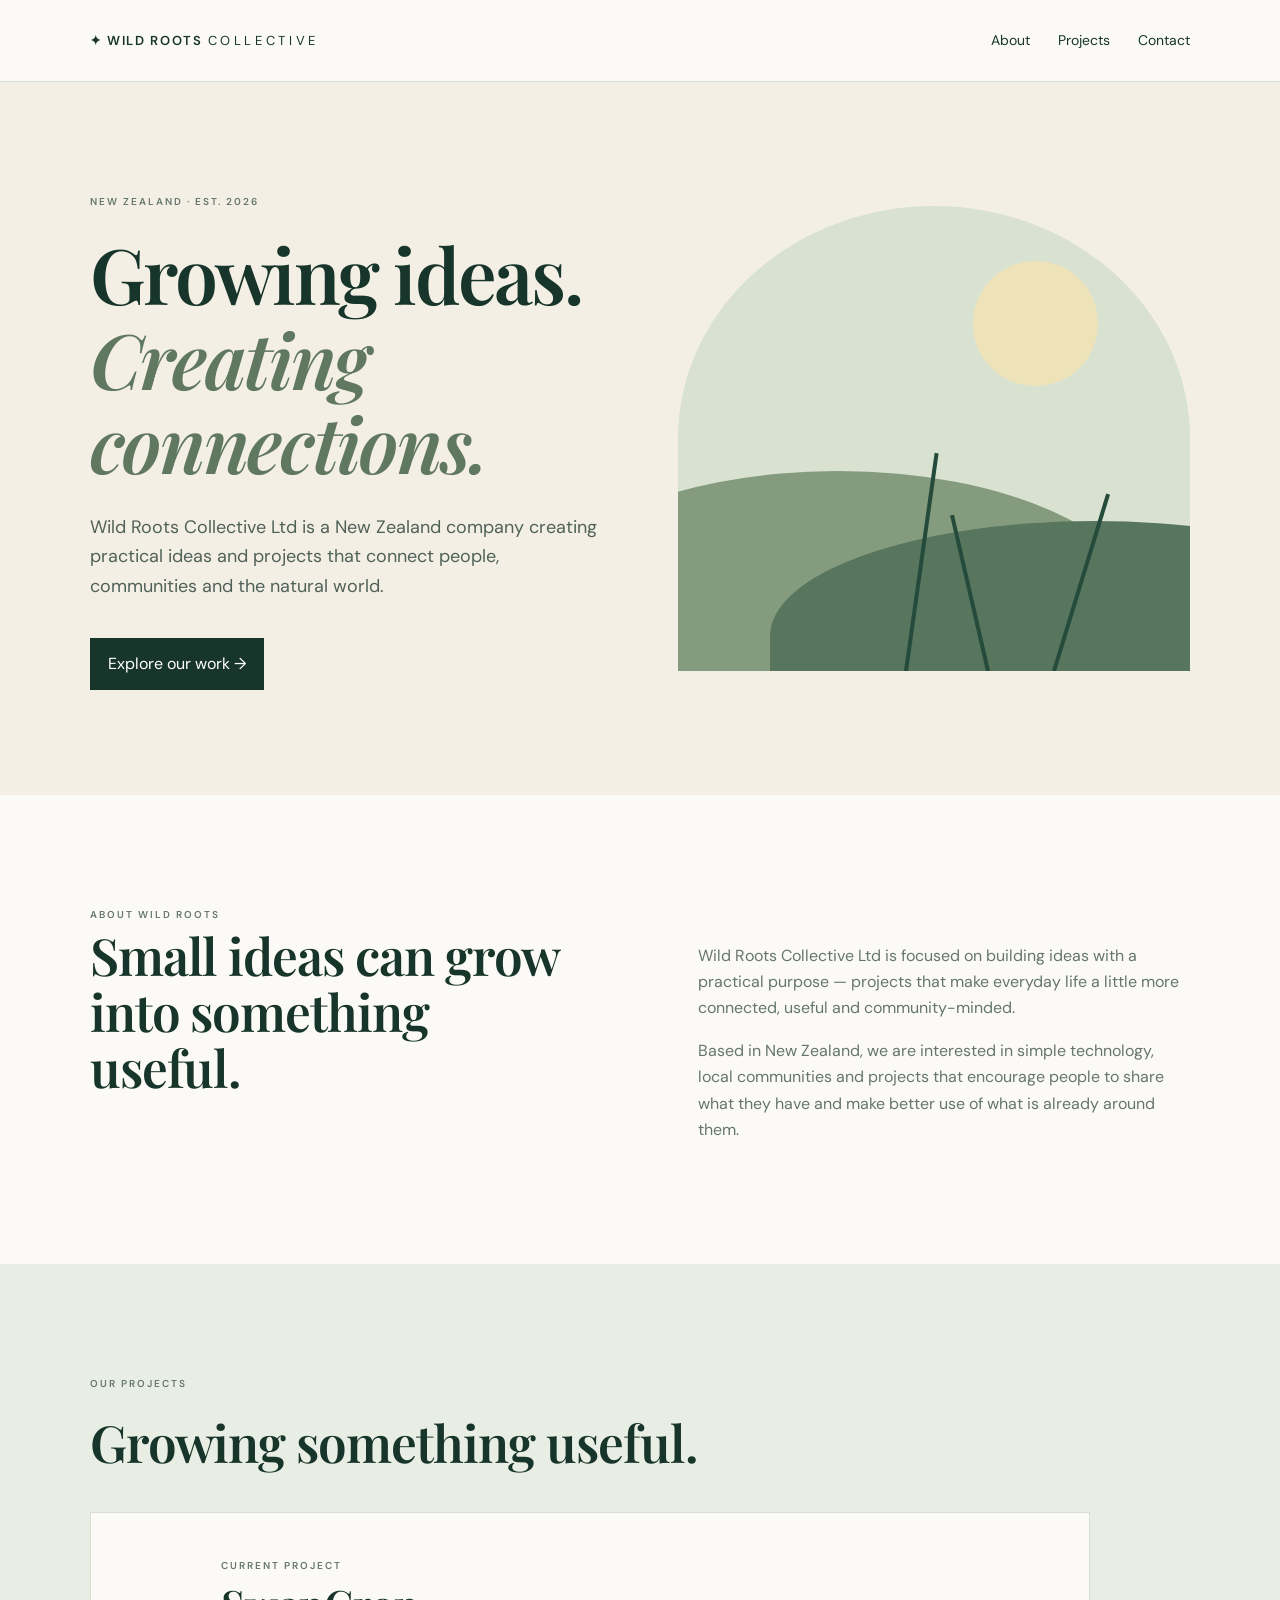
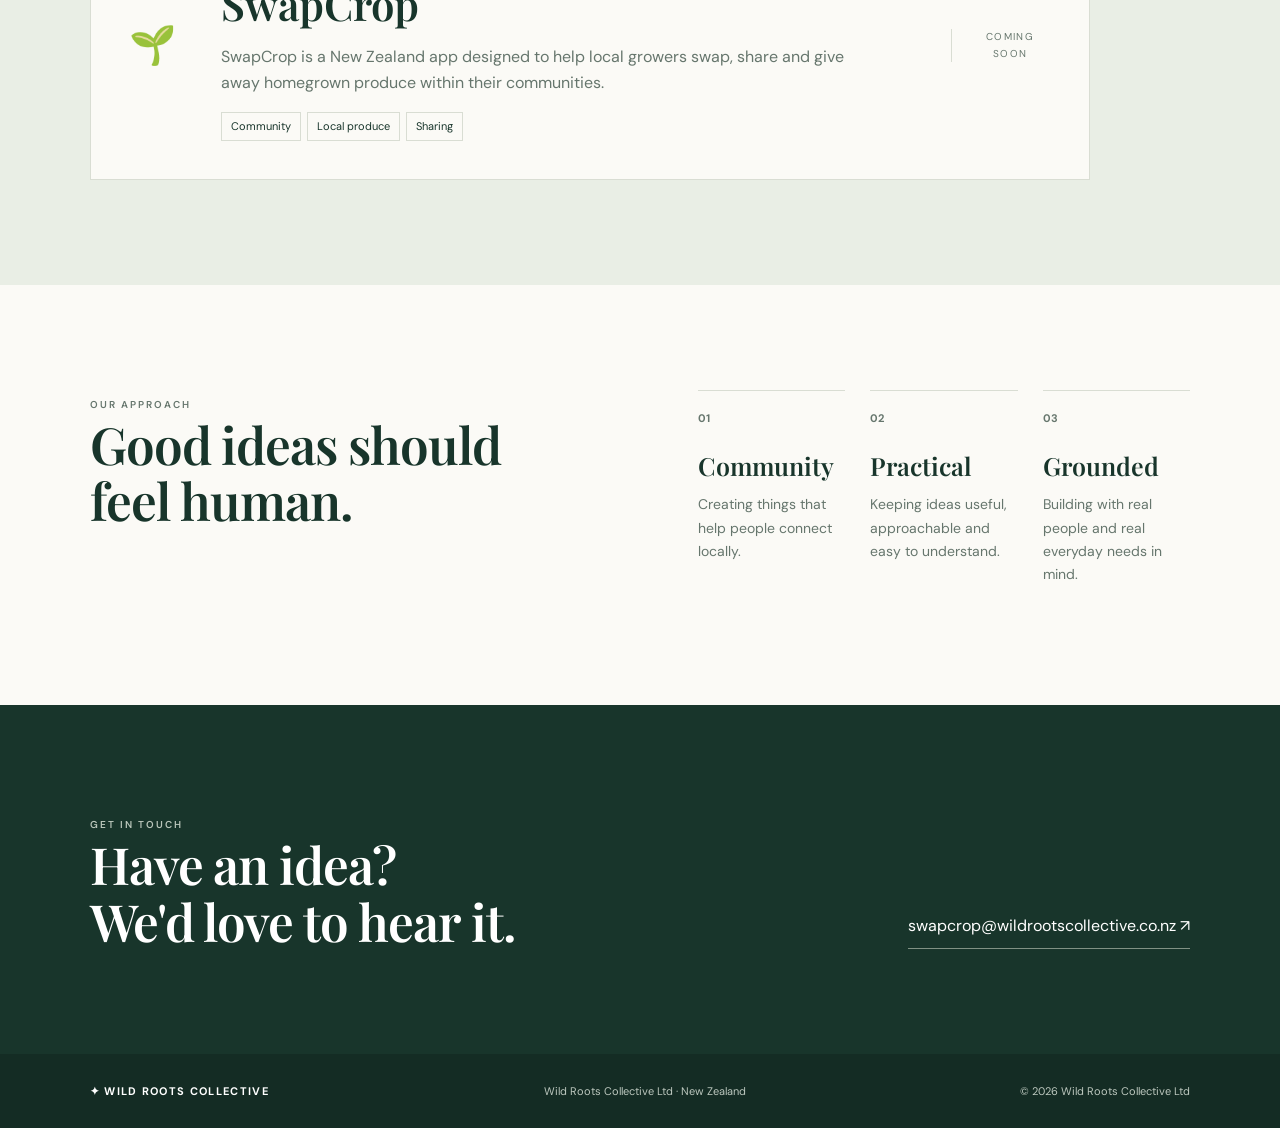
==== index.html @ cb29cbca "Add files via upload" ====
<!doctype html><html lang="en-NZ"><head><meta charset="utf-8"><meta name="viewport" content="width=device-width,initial-scale=1"><title>Wild Roots Collective Ltd | New Zealand</title><meta name="description" content="Wild Roots Collective Ltd is a New Zealand company creating practical ideas and projects that connect people, communities and the natural world."><link rel="stylesheet" href="style.css"></head><body>
<header><a class="brand" href="#top">✦ WILD ROOTS <span>COLLECTIVE</span></a><nav><a href="#about">About</a><a href="#projects">Projects</a><a href="#contact">Contact</a></nav></header>
<main id="top"><section class="hero"><div><small>NEW ZEALAND · EST. 2026</small><h1>Growing ideas.<br><i>Creating connections.</i></h1><p>Wild Roots Collective Ltd is a New Zealand company creating practical ideas and projects that connect people, communities and the natural world.</p><a class="btn" href="#projects">Explore our work →</a></div><div class="art"><div class="sun"></div><div class="hill h1"></div><div class="hill h2"></div><div class="plant p1"></div><div class="plant p2"></div><div class="plant p3"></div></div></section>
<section id="about"><small>ABOUT WILD ROOTS</small><div class="split"><h2>Small ideas can grow into something useful.</h2><div><p>Wild Roots Collective Ltd is focused on building ideas with a practical purpose — projects that make everyday life a little more connected, useful and community-minded.</p><p>Based in New Zealand, we are interested in simple technology, local communities and projects that encourage people to share what they have and make better use of what is already around them.</p></div></div></section>
<section class="projects" id="projects"><small>OUR PROJECTS</small><h2>Growing something useful.</h2><article><div class="icon">🌱</div><div><small>CURRENT PROJECT</small><h3>SwapCrop</h3><p>SwapCrop is a New Zealand app designed to help local growers swap, share and give away homegrown produce within their communities.</p><span>Community</span><span>Local produce</span><span>Sharing</span></div><aside>COMING<br>SOON</aside></article></section>
<section class="approach"><div><small>OUR APPROACH</small><h2>Good ideas should feel human.</h2></div><div class="values"><div><b>01</b><h3>Community</h3><p>Creating things that help people connect locally.</p></div><div><b>02</b><h3>Practical</h3><p>Keeping ideas useful, approachable and easy to understand.</p></div><div><b>03</b><h3>Grounded</h3><p>Building with real people and real everyday needs in mind.</p></div></div></section>
<section class="contact" id="contact"><div><small>GET IN TOUCH</small><h2>Have an idea?<br>We'd love to hear it.</h2></div><a href="mailto:swapcrop@wildrootscollective.co.nz">swapcrop@wildrootscollective.co.nz ↗</a></section></main>
<footer><strong>✦ WILD ROOTS COLLECTIVE</strong><span>Wild Roots Collective Ltd · New Zealand</span><span>© 2026 Wild Roots Collective Ltd</span></footer></body></html>
---- style.css ----
@import url('https://fonts.googleapis.com/css2?family=DM+Sans:wght@400;500;600&family=Playfair+Display:ital,wght@0,500;0,600;1,500&display=swap');
:root{--ink:#18352b;--muted:#66766d;--cream:#f3efe5;--paper:#fbfaf6;--sage:#dce5d4;--line:#d9ddd3}*{box-sizing:border-box}html{scroll-behavior:smooth}body{margin:0;color:var(--ink);background:var(--paper);font:16px/1.65 'DM Sans',Arial,sans-serif}header{height:82px;padding:0 7vw;display:flex;align-items:center;justify-content:space-between;border-bottom:1px solid var(--line);position:sticky;top:0;background:#fbfaf6ee;backdrop-filter:blur(8px);z-index:5}.brand{color:var(--ink);text-decoration:none;font-size:13px;font-weight:600;letter-spacing:.13em}.brand span{font-weight:400;letter-spacing:.28em}nav{display:flex;gap:28px}nav a{color:var(--ink);text-decoration:none;font-size:14px}section{padding:105px 7vw}small{font-size:10px;letter-spacing:.2em;font-weight:600;color:var(--muted)}h1,h2,h3{font-family:'Playfair Display',Georgia,serif;font-weight:600;line-height:1.1;margin:0}h1{font-size:clamp(48px,6vw,82px);letter-spacing:-.03em;margin:18px 0 28px}h1 i{color:#60785f}h2{font-size:clamp(36px,4vw,55px);letter-spacing:-.02em}.hero{min-height:650px;background:var(--cream);display:grid;grid-template-columns:1fr 1fr;gap:6vw;align-items:center}.hero p{max-width:560px;color:#506158;font-size:18px}.btn{display:inline-block;margin-top:18px;background:var(--ink);color:#fff;text-decoration:none;padding:13px 18px}.art{height:465px;background:#d9e2d0;border-radius:50% 50% 0 0;position:relative;overflow:hidden}.sun{position:absolute;width:125px;height:125px;border-radius:50%;background:#eee2b9;top:55px;right:18%}.hill{position:absolute;border-radius:50% 50% 0 0}.h1{width:620px;height:290px;background:#849c7d;bottom:-90px;left:-150px}.h2{width:650px;height:230px;background:#58755e;bottom:-80px;right:-230px}.plant{position:absolute;width:4px;background:#244b3b;bottom:0;transform-origin:bottom}.p1{height:220px;left:44%;transform:rotate(8deg)}.p2{height:160px;left:60%;transform:rotate(-13deg)}.p3{height:185px;left:73%;transform:rotate(17deg)}.split,.approach{display:grid;grid-template-columns:1fr 1fr;gap:9vw}.split p{color:var(--muted);max-width:580px}.projects{background:#e9eee5}.projects>h2{margin:18px 0 42px}article{max-width:1000px;background:var(--paper);border:1px solid var(--line);padding:38px;display:grid;grid-template-columns:70px 1fr 100px;gap:22px;align-items:center}.icon{font-size:38px}article h3{font-size:42px;margin:4px 0 8px}article p{color:var(--muted);max-width:650px}article span{display:inline-block;border:1px solid var(--line);padding:4px 9px;font-size:11px;margin-right:6px}aside{border-left:1px solid var(--line);padding-left:18px;text-align:center;font-size:10px;letter-spacing:.13em;color:var(--muted)}.values{display:grid;grid-template-columns:repeat(3,1fr);gap:25px}.values>div{border-top:1px solid var(--line);padding-top:13px}.values b{font-size:11px;color:var(--muted)}.values h3{font-size:25px;margin:22px 0 6px}.values p{font-size:14px;color:var(--muted)}.contact{background:var(--ink);color:white;display:flex;justify-content:space-between;align-items:end;gap:40px}.contact small{color:#b9c5ba}.contact a{color:white;text-decoration:none;border-bottom:1px solid #809184;padding-bottom:8px}footer{padding:28px 7vw;background:#142c24;color:#bdc8bf;display:flex;justify-content:space-between;gap:20px;font-size:11px}footer strong{color:white;letter-spacing:.12em}@media(max-width:800px){nav{display:none}.hero,.split,.approach{grid-template-columns:1fr}.hero{padding-top:70px}.art{height:320px}.values{grid-template-columns:1fr}article{grid-template-columns:45px 1fr;padding:25px}aside{grid-column:2;border-left:0;border-top:1px solid var(--line);padding:13px 0 0;text-align:left}section{padding:75px 7vw}.contact{display:block}.contact a{display:inline-block;margin-top:30px}footer{display:block}footer span{display:block;margin-top:8px}}
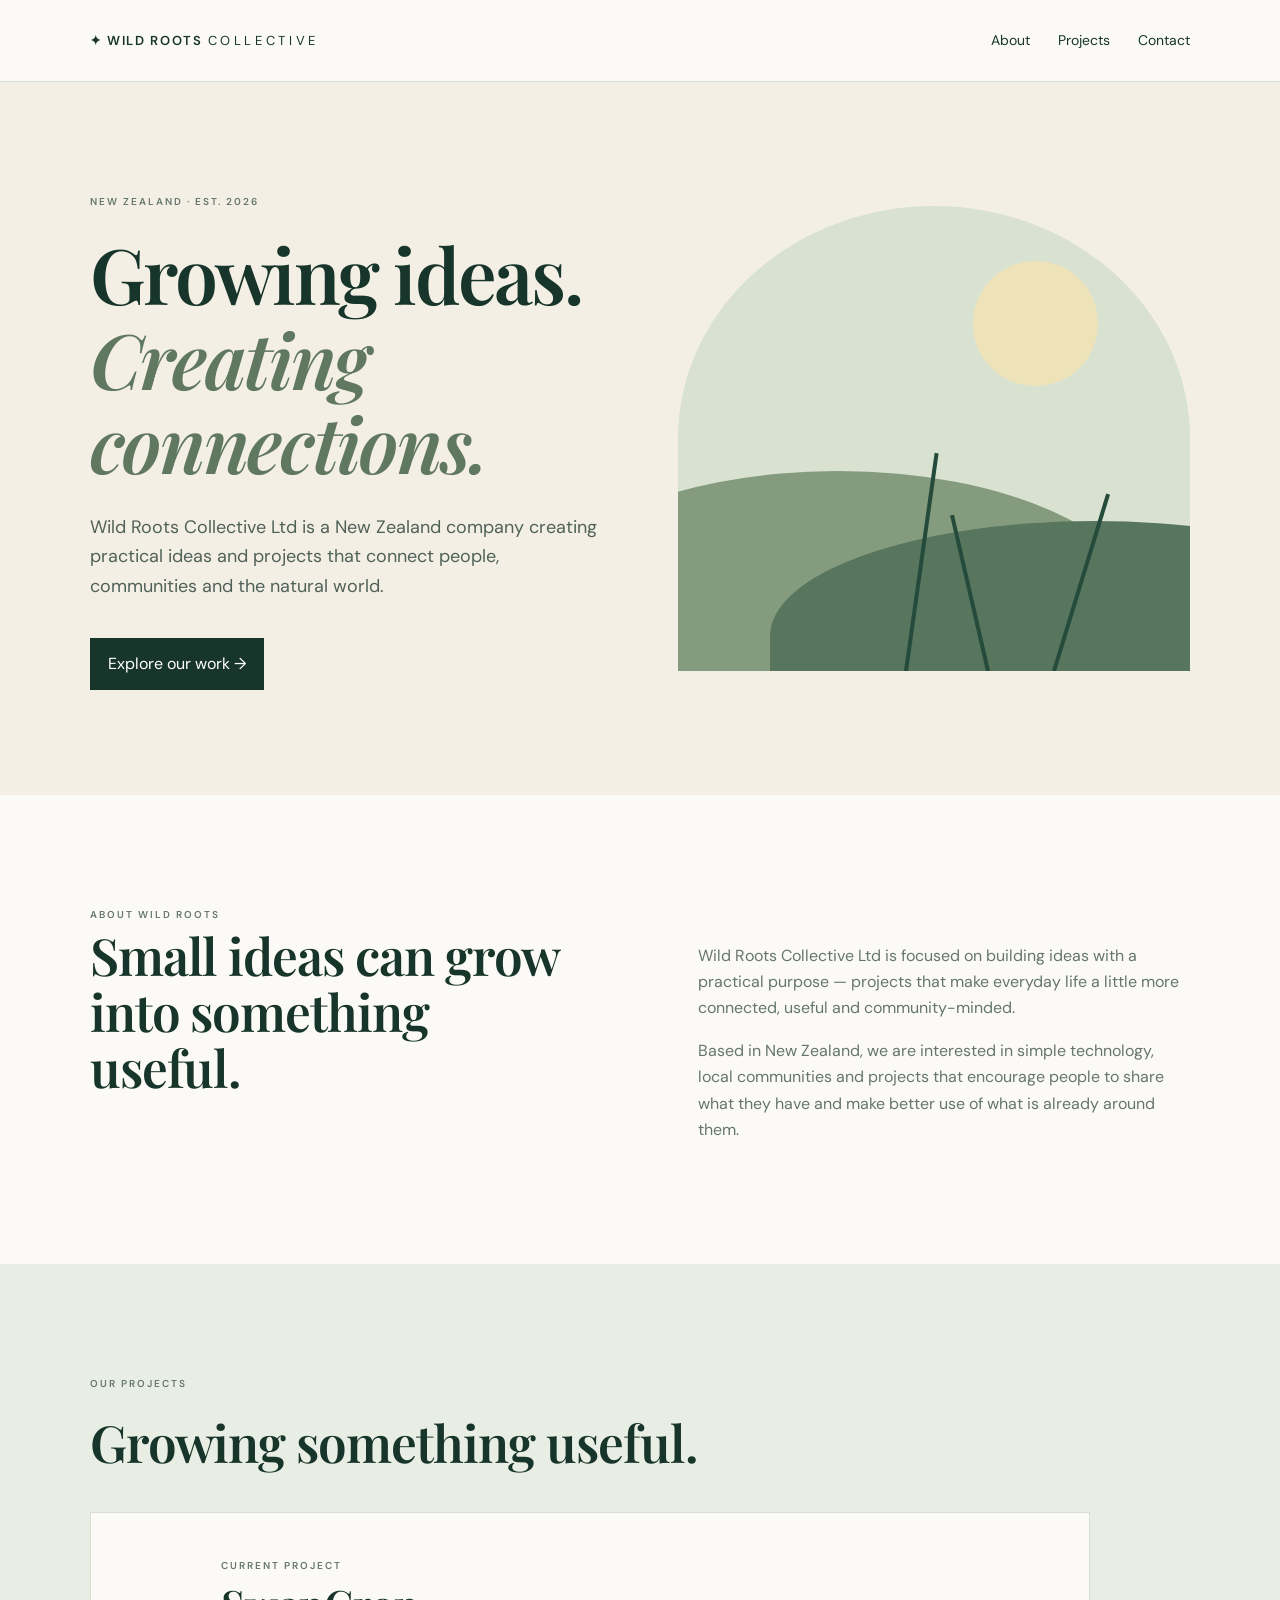
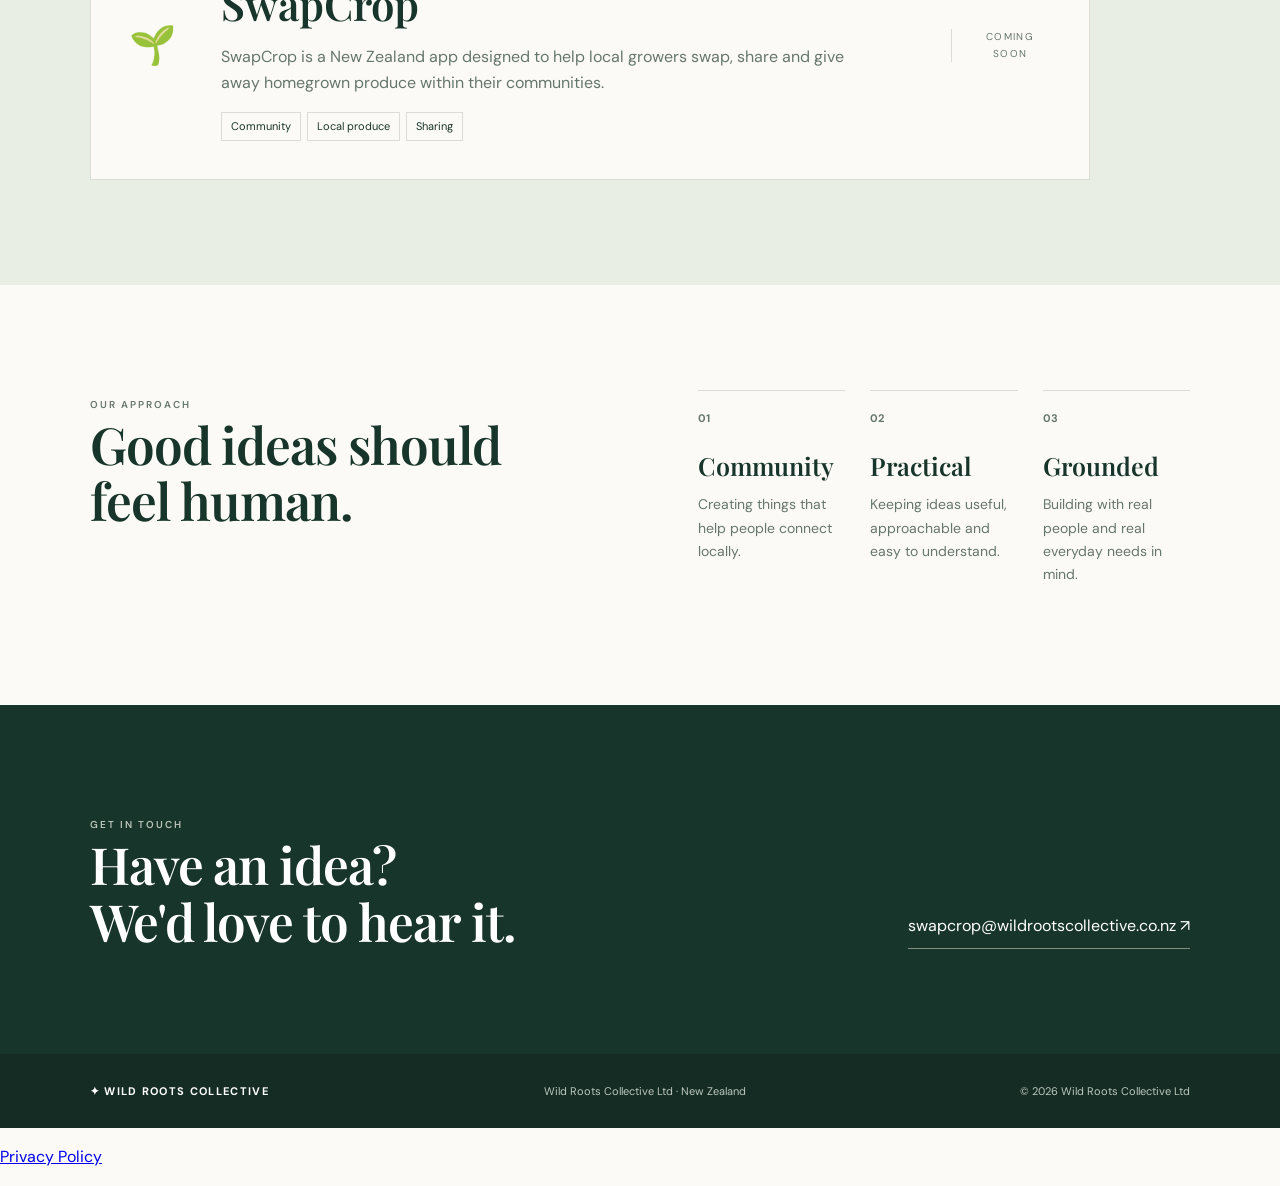
==== commit 73986583: "Update index.html" ====
--- a/index.html
+++ b/index.html
@@ -6,3 +6,4 @@
 <section class="approach"><div><small>OUR APPROACH</small><h2>Good ideas should feel human.</h2></div><div class="values"><div><b>01</b><h3>Community</h3><p>Creating things that help people connect locally.</p></div><div><b>02</b><h3>Practical</h3><p>Keeping ideas useful, approachable and easy to understand.</p></div><div><b>03</b><h3>Grounded</h3><p>Building with real people and real everyday needs in mind.</p></div></div></section>
 <section class="contact" id="contact"><div><small>GET IN TOUCH</small><h2>Have an idea?<br>We'd love to hear it.</h2></div><a href="mailto:swapcrop@wildrootscollective.co.nz">swapcrop@wildrootscollective.co.nz ↗</a></section></main>
 <footer><strong>✦ WILD ROOTS COLLECTIVE</strong><span>Wild Roots Collective Ltd · New Zealand</span><span>© 2026 Wild Roots Collective Ltd</span></footer></body></html>
+<p><a href="/privacy-policy.html">Privacy Policy</a></p>
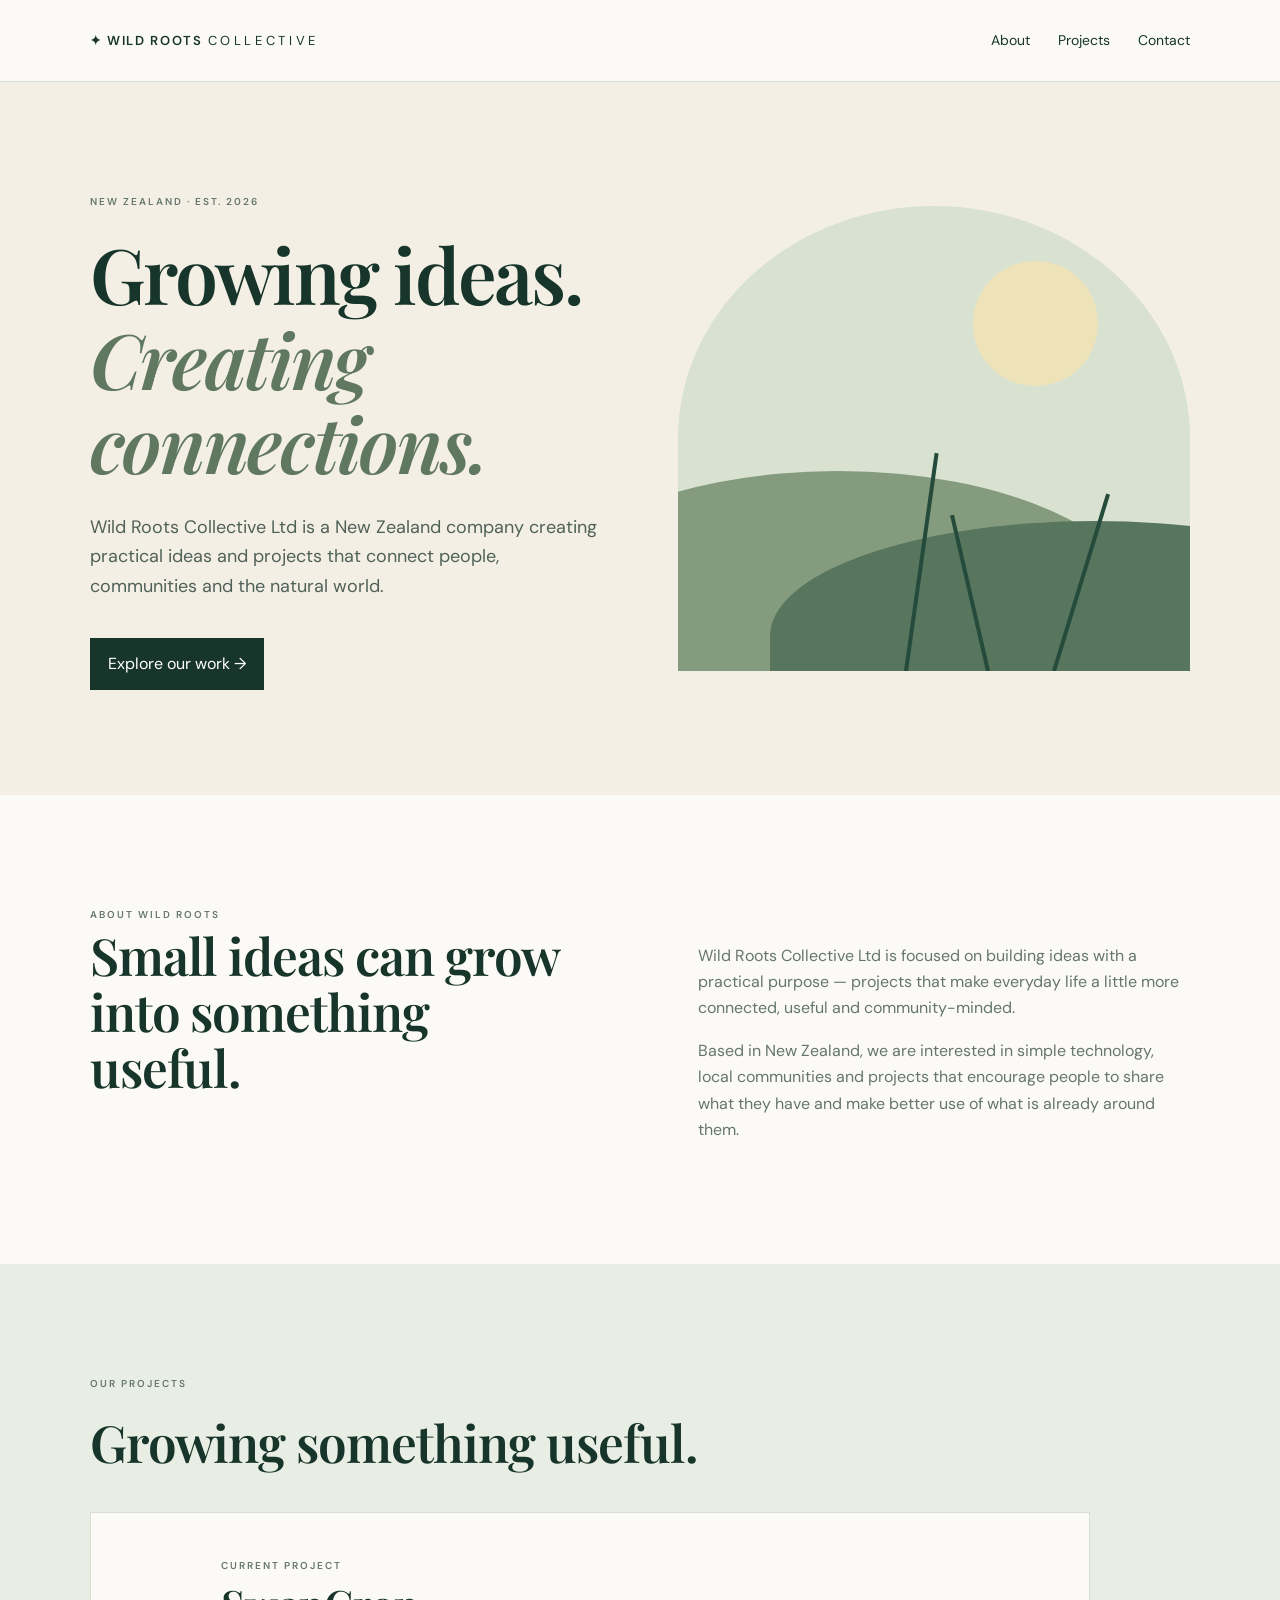
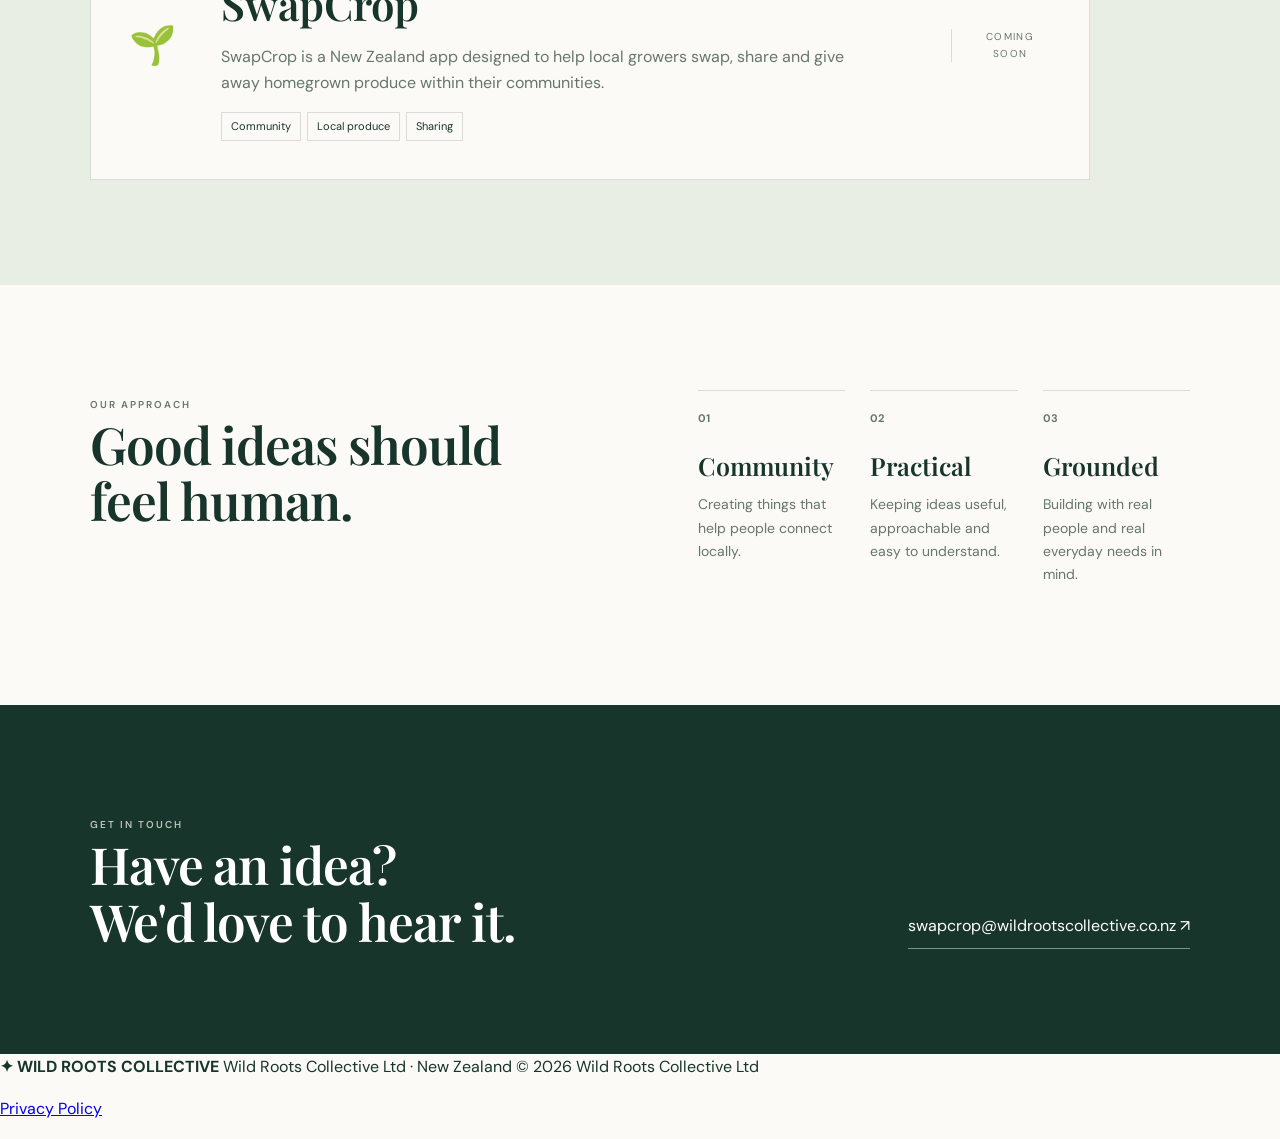
==== commit 6183918d: "Update index.html" ====
--- a/index.html
+++ b/index.html
@@ -5,5 +5,10 @@
 <section class="projects" id="projects"><small>OUR PROJECTS</small><h2>Growing something useful.</h2><article><div class="icon">🌱</div><div><small>CURRENT PROJECT</small><h3>SwapCrop</h3><p>SwapCrop is a New Zealand app designed to help local growers swap, share and give away homegrown produce within their communities.</p><span>Community</span><span>Local produce</span><span>Sharing</span></div><aside>COMING<br>SOON</aside></article></section>
 <section class="approach"><div><small>OUR APPROACH</small><h2>Good ideas should feel human.</h2></div><div class="values"><div><b>01</b><h3>Community</h3><p>Creating things that help people connect locally.</p></div><div><b>02</b><h3>Practical</h3><p>Keeping ideas useful, approachable and easy to understand.</p></div><div><b>03</b><h3>Grounded</h3><p>Building with real people and real everyday needs in mind.</p></div></div></section>
 <section class="contact" id="contact"><div><small>GET IN TOUCH</small><h2>Have an idea?<br>We'd love to hear it.</h2></div><a href="mailto:swapcrop@wildrootscollective.co.nz">swapcrop@wildrootscollective.co.nz ↗</a></section></main>
-<footer><strong>✦ WILD ROOTS COLLECTIVE</strong><span>Wild Roots Collective Ltd · New Zealand</span><span>© 2026 Wild Roots Collective Ltd</span></footer></body></html>
+  
+<strong>✦ WILD ROOTS COLLECTIVE</strong>
+<span>Wild Roots Collective Ltd · New Zealand</span>
+<span>© 2026 Wild Roots Collective Ltd</span>
 <p><a href="/privacy-policy.html">Privacy Policy</a></p>
+</footer>
+</body></html>
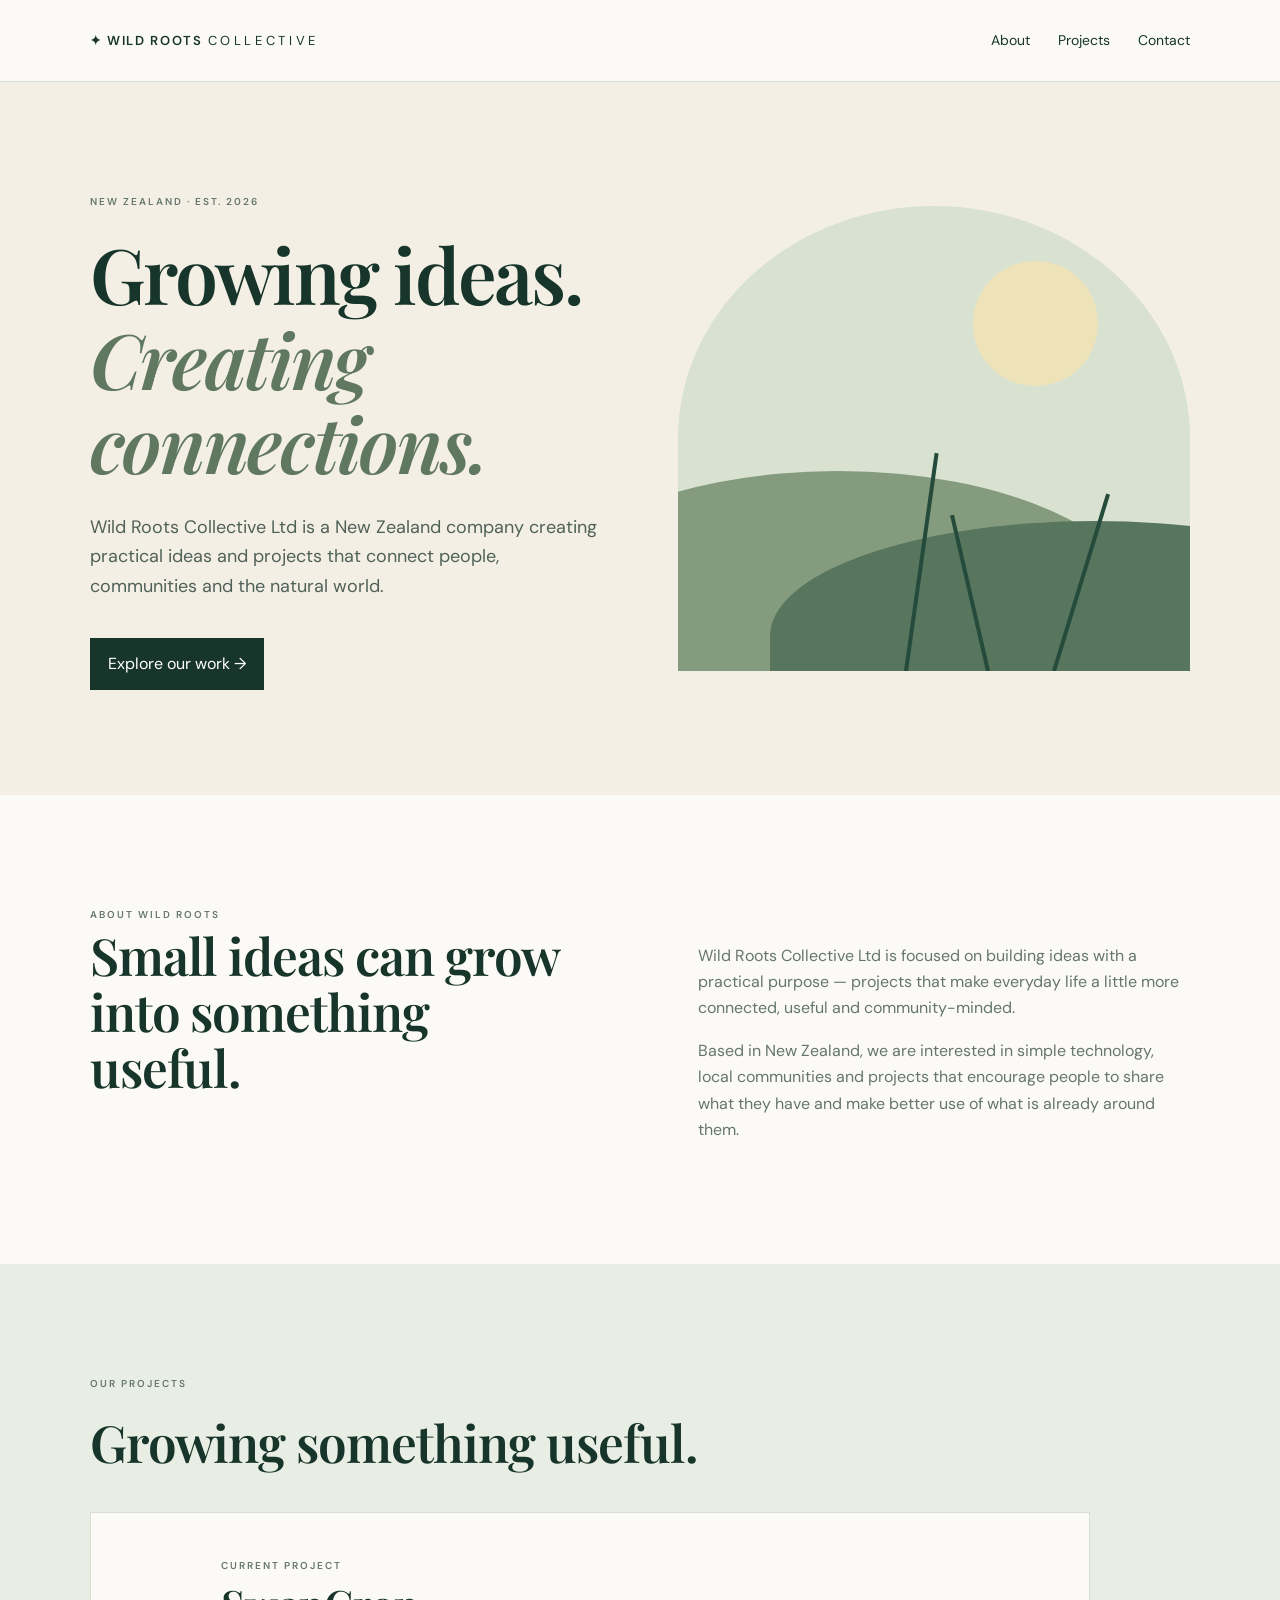
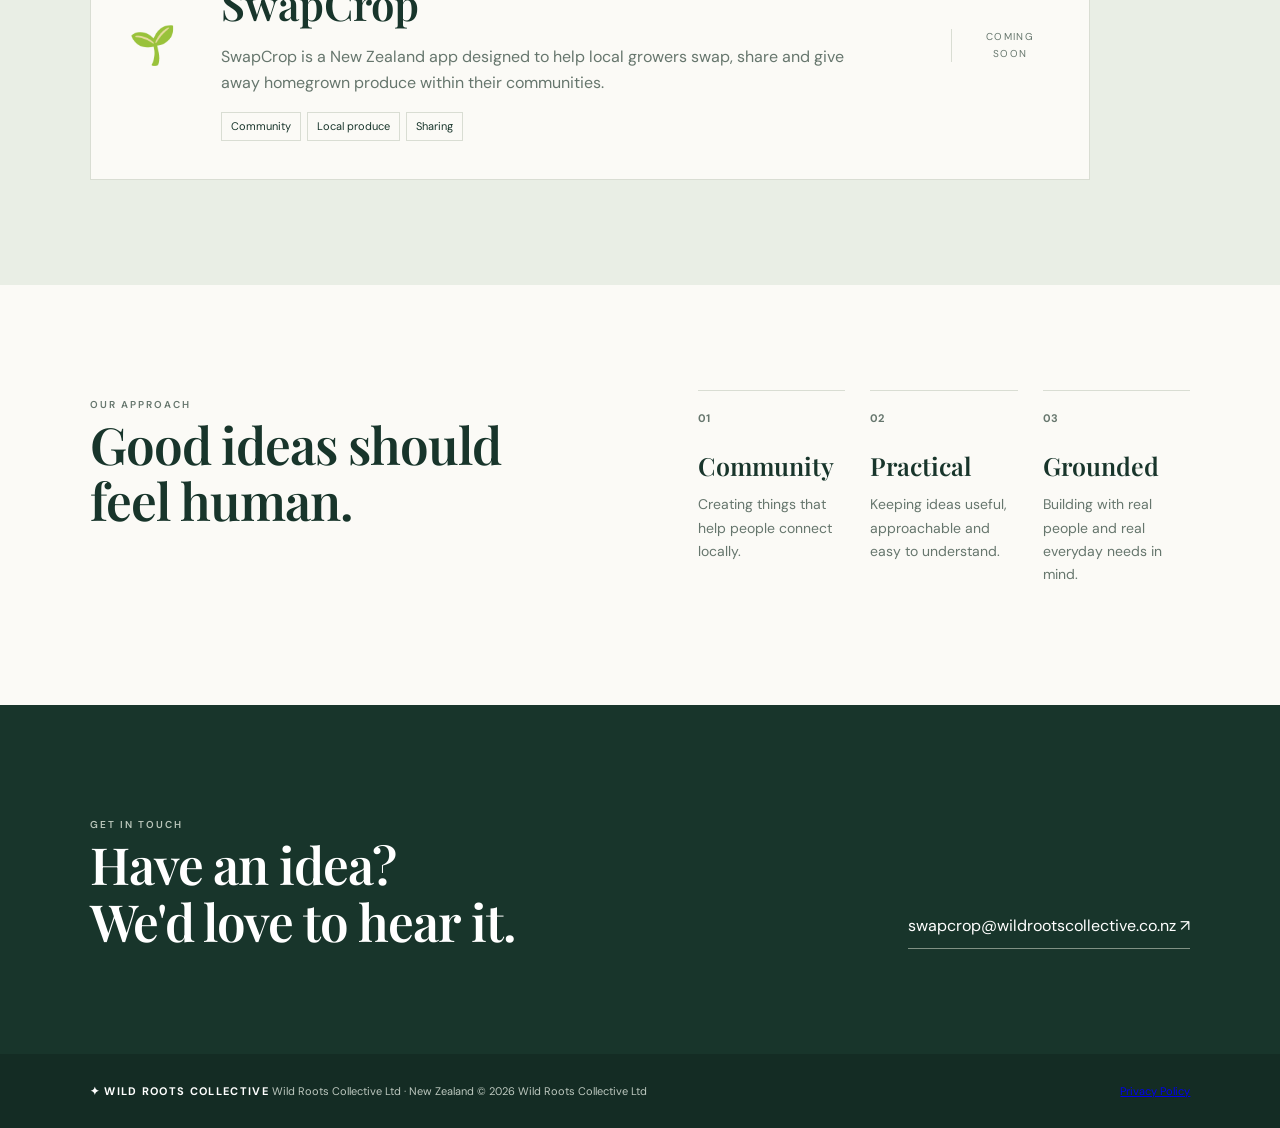
==== commit fb224a3e: "Update index.html" ====
--- a/index.html
+++ b/index.html
@@ -5,10 +5,13 @@
 <section class="projects" id="projects"><small>OUR PROJECTS</small><h2>Growing something useful.</h2><article><div class="icon">🌱</div><div><small>CURRENT PROJECT</small><h3>SwapCrop</h3><p>SwapCrop is a New Zealand app designed to help local growers swap, share and give away homegrown produce within their communities.</p><span>Community</span><span>Local produce</span><span>Sharing</span></div><aside>COMING<br>SOON</aside></article></section>
 <section class="approach"><div><small>OUR APPROACH</small><h2>Good ideas should feel human.</h2></div><div class="values"><div><b>01</b><h3>Community</h3><p>Creating things that help people connect locally.</p></div><div><b>02</b><h3>Practical</h3><p>Keeping ideas useful, approachable and easy to understand.</p></div><div><b>03</b><h3>Grounded</h3><p>Building with real people and real everyday needs in mind.</p></div></div></section>
 <section class="contact" id="contact"><div><small>GET IN TOUCH</small><h2>Have an idea?<br>We'd love to hear it.</h2></div><a href="mailto:swapcrop@wildrootscollective.co.nz">swapcrop@wildrootscollective.co.nz ↗</a></section></main>
-  
-<strong>✦ WILD ROOTS COLLECTIVE</strong>
-<span>Wild Roots Collective Ltd · New Zealand</span>
-<span>© 2026 Wild Roots Collective Ltd</span>
-<p><a href="/privacy-policy.html">Privacy Policy</a></p>
+<footer>
+  <div class="footer-main">
+    <strong>✦ WILD ROOTS COLLECTIVE</strong>
+    <span>Wild Roots Collective Ltd · New Zealand</span>
+    <span>© 2026 Wild Roots Collective Ltd</span>
+  </div>
+  <div class="footer-policy">
+    <a href="/privacy-policy.html">Privacy Policy</a>
+  </div>
 </footer>
-</body></html>
--- a/style.css
+++ b/style.css
@@ -1,2 +1,20 @@
 @import url('https://fonts.googleapis.com/css2?family=DM+Sans:wght@400;500;600&family=Playfair+Display:ital,wght@0,500;0,600;1,500&display=swap');
 :root{--ink:#18352b;--muted:#66766d;--cream:#f3efe5;--paper:#fbfaf6;--sage:#dce5d4;--line:#d9ddd3}*{box-sizing:border-box}html{scroll-behavior:smooth}body{margin:0;color:var(--ink);background:var(--paper);font:16px/1.65 'DM Sans',Arial,sans-serif}header{height:82px;padding:0 7vw;display:flex;align-items:center;justify-content:space-between;border-bottom:1px solid var(--line);position:sticky;top:0;background:#fbfaf6ee;backdrop-filter:blur(8px);z-index:5}.brand{color:var(--ink);text-decoration:none;font-size:13px;font-weight:600;letter-spacing:.13em}.brand span{font-weight:400;letter-spacing:.28em}nav{display:flex;gap:28px}nav a{color:var(--ink);text-decoration:none;font-size:14px}section{padding:105px 7vw}small{font-size:10px;letter-spacing:.2em;font-weight:600;color:var(--muted)}h1,h2,h3{font-family:'Playfair Display',Georgia,serif;font-weight:600;line-height:1.1;margin:0}h1{font-size:clamp(48px,6vw,82px);letter-spacing:-.03em;margin:18px 0 28px}h1 i{color:#60785f}h2{font-size:clamp(36px,4vw,55px);letter-spacing:-.02em}.hero{min-height:650px;background:var(--cream);display:grid;grid-template-columns:1fr 1fr;gap:6vw;align-items:center}.hero p{max-width:560px;color:#506158;font-size:18px}.btn{display:inline-block;margin-top:18px;background:var(--ink);color:#fff;text-decoration:none;padding:13px 18px}.art{height:465px;background:#d9e2d0;border-radius:50% 50% 0 0;position:relative;overflow:hidden}.sun{position:absolute;width:125px;height:125px;border-radius:50%;background:#eee2b9;top:55px;right:18%}.hill{position:absolute;border-radius:50% 50% 0 0}.h1{width:620px;height:290px;background:#849c7d;bottom:-90px;left:-150px}.h2{width:650px;height:230px;background:#58755e;bottom:-80px;right:-230px}.plant{position:absolute;width:4px;background:#244b3b;bottom:0;transform-origin:bottom}.p1{height:220px;left:44%;transform:rotate(8deg)}.p2{height:160px;left:60%;transform:rotate(-13deg)}.p3{height:185px;left:73%;transform:rotate(17deg)}.split,.approach{display:grid;grid-template-columns:1fr 1fr;gap:9vw}.split p{color:var(--muted);max-width:580px}.projects{background:#e9eee5}.projects>h2{margin:18px 0 42px}article{max-width:1000px;background:var(--paper);border:1px solid var(--line);padding:38px;display:grid;grid-template-columns:70px 1fr 100px;gap:22px;align-items:center}.icon{font-size:38px}article h3{font-size:42px;margin:4px 0 8px}article p{color:var(--muted);max-width:650px}article span{display:inline-block;border:1px solid var(--line);padding:4px 9px;font-size:11px;margin-right:6px}aside{border-left:1px solid var(--line);padding-left:18px;text-align:center;font-size:10px;letter-spacing:.13em;color:var(--muted)}.values{display:grid;grid-template-columns:repeat(3,1fr);gap:25px}.values>div{border-top:1px solid var(--line);padding-top:13px}.values b{font-size:11px;color:var(--muted)}.values h3{font-size:25px;margin:22px 0 6px}.values p{font-size:14px;color:var(--muted)}.contact{background:var(--ink);color:white;display:flex;justify-content:space-between;align-items:end;gap:40px}.contact small{color:#b9c5ba}.contact a{color:white;text-decoration:none;border-bottom:1px solid #809184;padding-bottom:8px}footer{padding:28px 7vw;background:#142c24;color:#bdc8bf;display:flex;justify-content:space-between;gap:20px;font-size:11px}footer strong{color:white;letter-spacing:.12em}@media(max-width:800px){nav{display:none}.hero,.split,.approach{grid-template-columns:1fr}.hero{padding-top:70px}.art{height:320px}.values{grid-template-columns:1fr}article{grid-template-columns:45px 1fr;padding:25px}aside{grid-column:2;border-left:0;border-top:1px solid var(--line);padding:13px 0 0;text-align:left}section{padding:75px 7vw}.contact{display:block}.contact a{display:inline-block;margin-top:30px}footer{display:block}footer span{display:block;margin-top:8px}}
+.privacy-link {
+  margin: 8px 0 0;
+}
+.privacy-link {
+  margin: 0;
+}
+
+.privacy-link a {
+  color: #bdc8bf;
+  text-decoration: none;
+  font-size: 11px;
+  opacity: 0.8;
+}
+
+.privacy-link a:hover {
+  opacity: 1;
+  text-decoration: underline;
+}
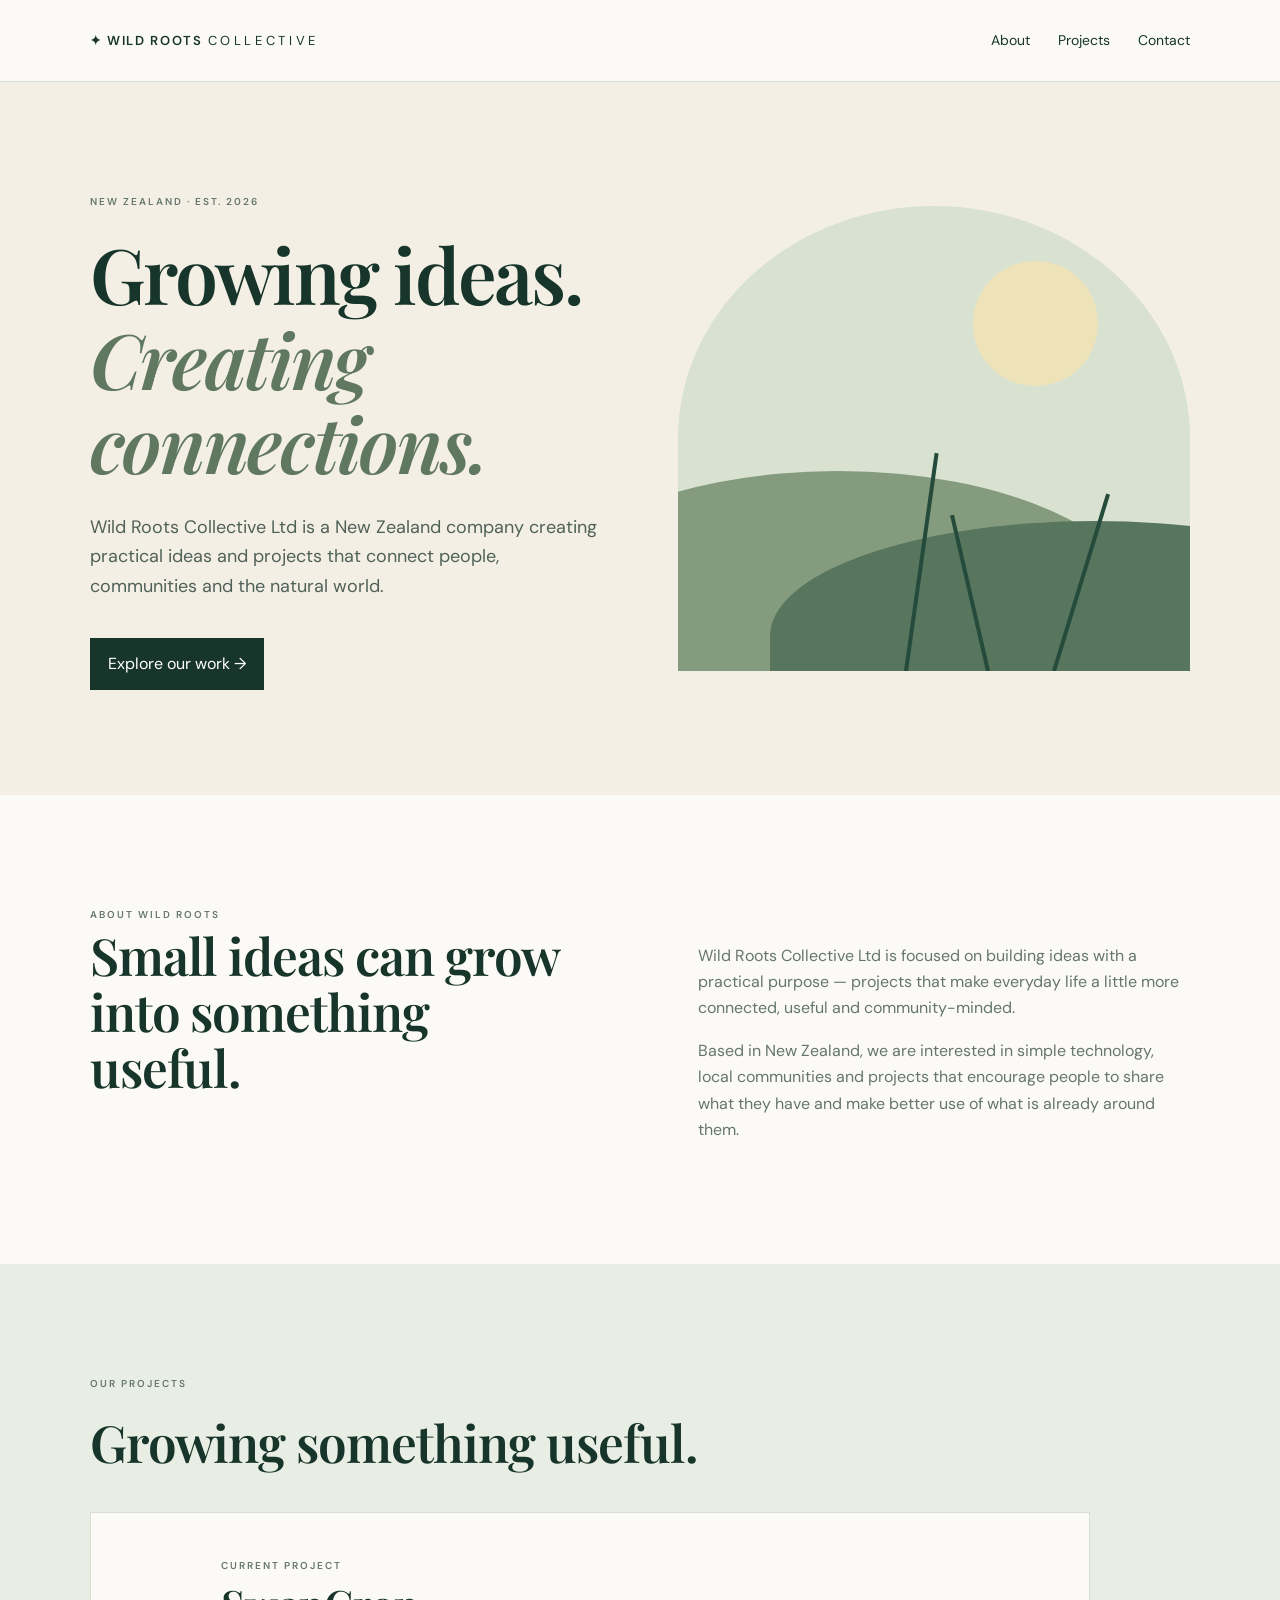
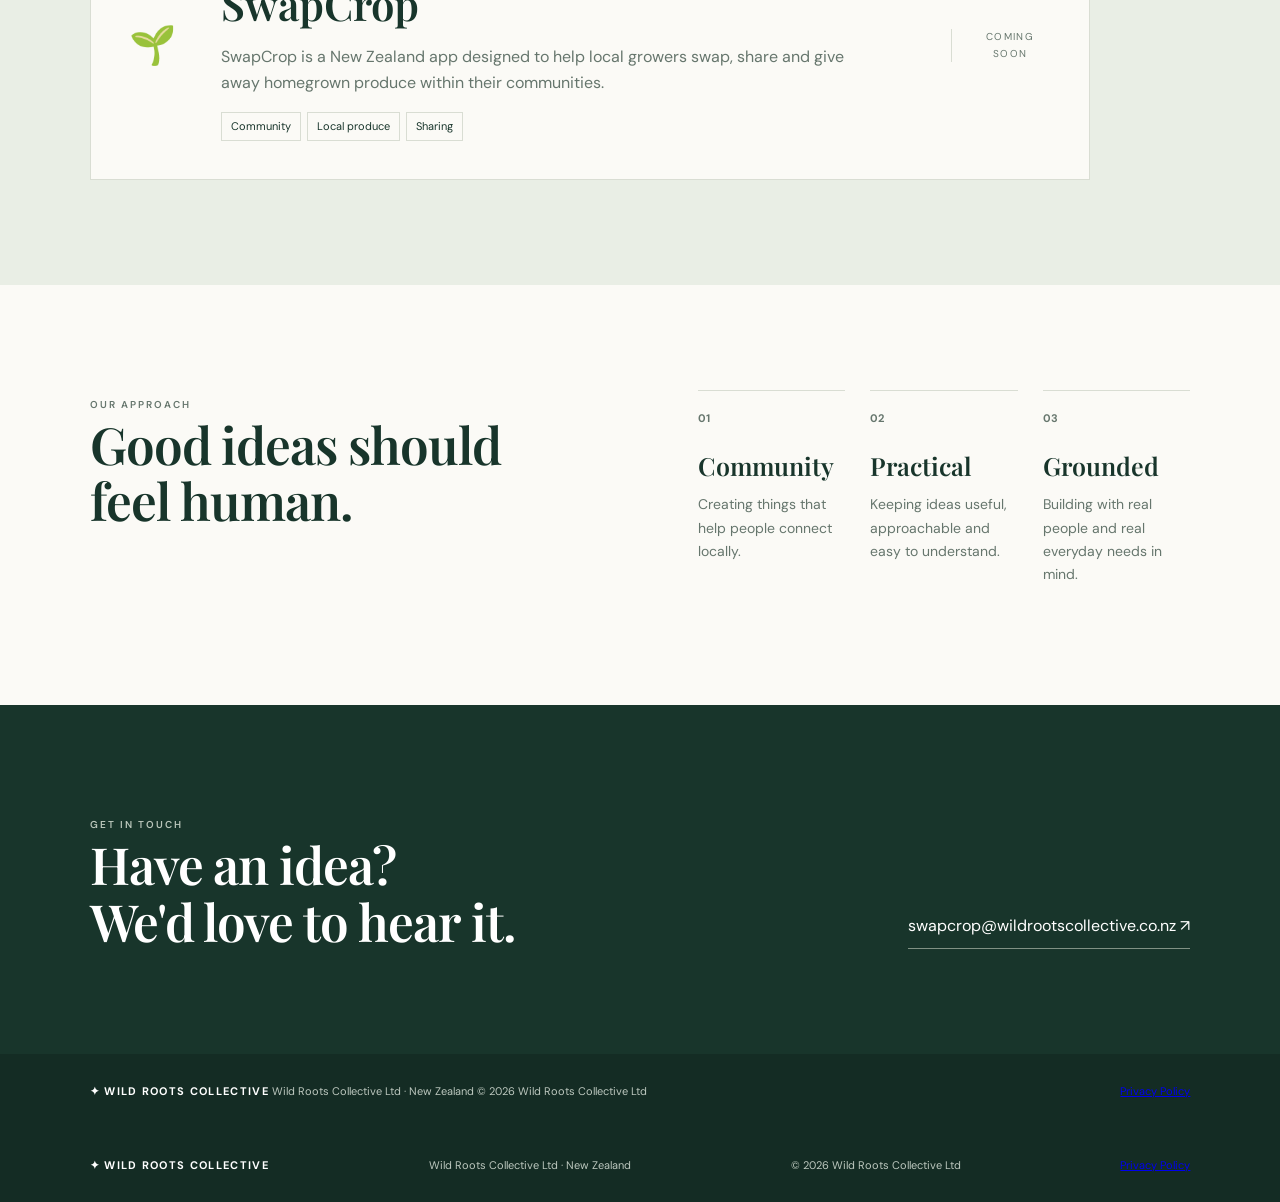
==== commit 79783f34: "Update index.html" ====
--- a/index.html
+++ b/index.html
@@ -15,3 +15,10 @@
     <a href="/privacy-policy.html">Privacy Policy</a>
   </div>
 </footer>
+</body></html>
+<footer>
+  <strong>✦ WILD ROOTS COLLECTIVE</strong>
+  <span>Wild Roots Collective Ltd · New Zealand</span>
+  <span>© 2026 Wild Roots Collective Ltd</span>
+  <a href="/privacy-policy.html">Privacy Policy</a>
+</footer>
--- a/style.css
+++ b/style.css
@@ -6,15 +6,3 @@
 .privacy-link {
   margin: 0;
 }
-
-.privacy-link a {
-  color: #bdc8bf;
-  text-decoration: none;
-  font-size: 11px;
-  opacity: 0.8;
-}
-
-.privacy-link a:hover {
-  opacity: 1;
-  text-decoration: underline;
-}
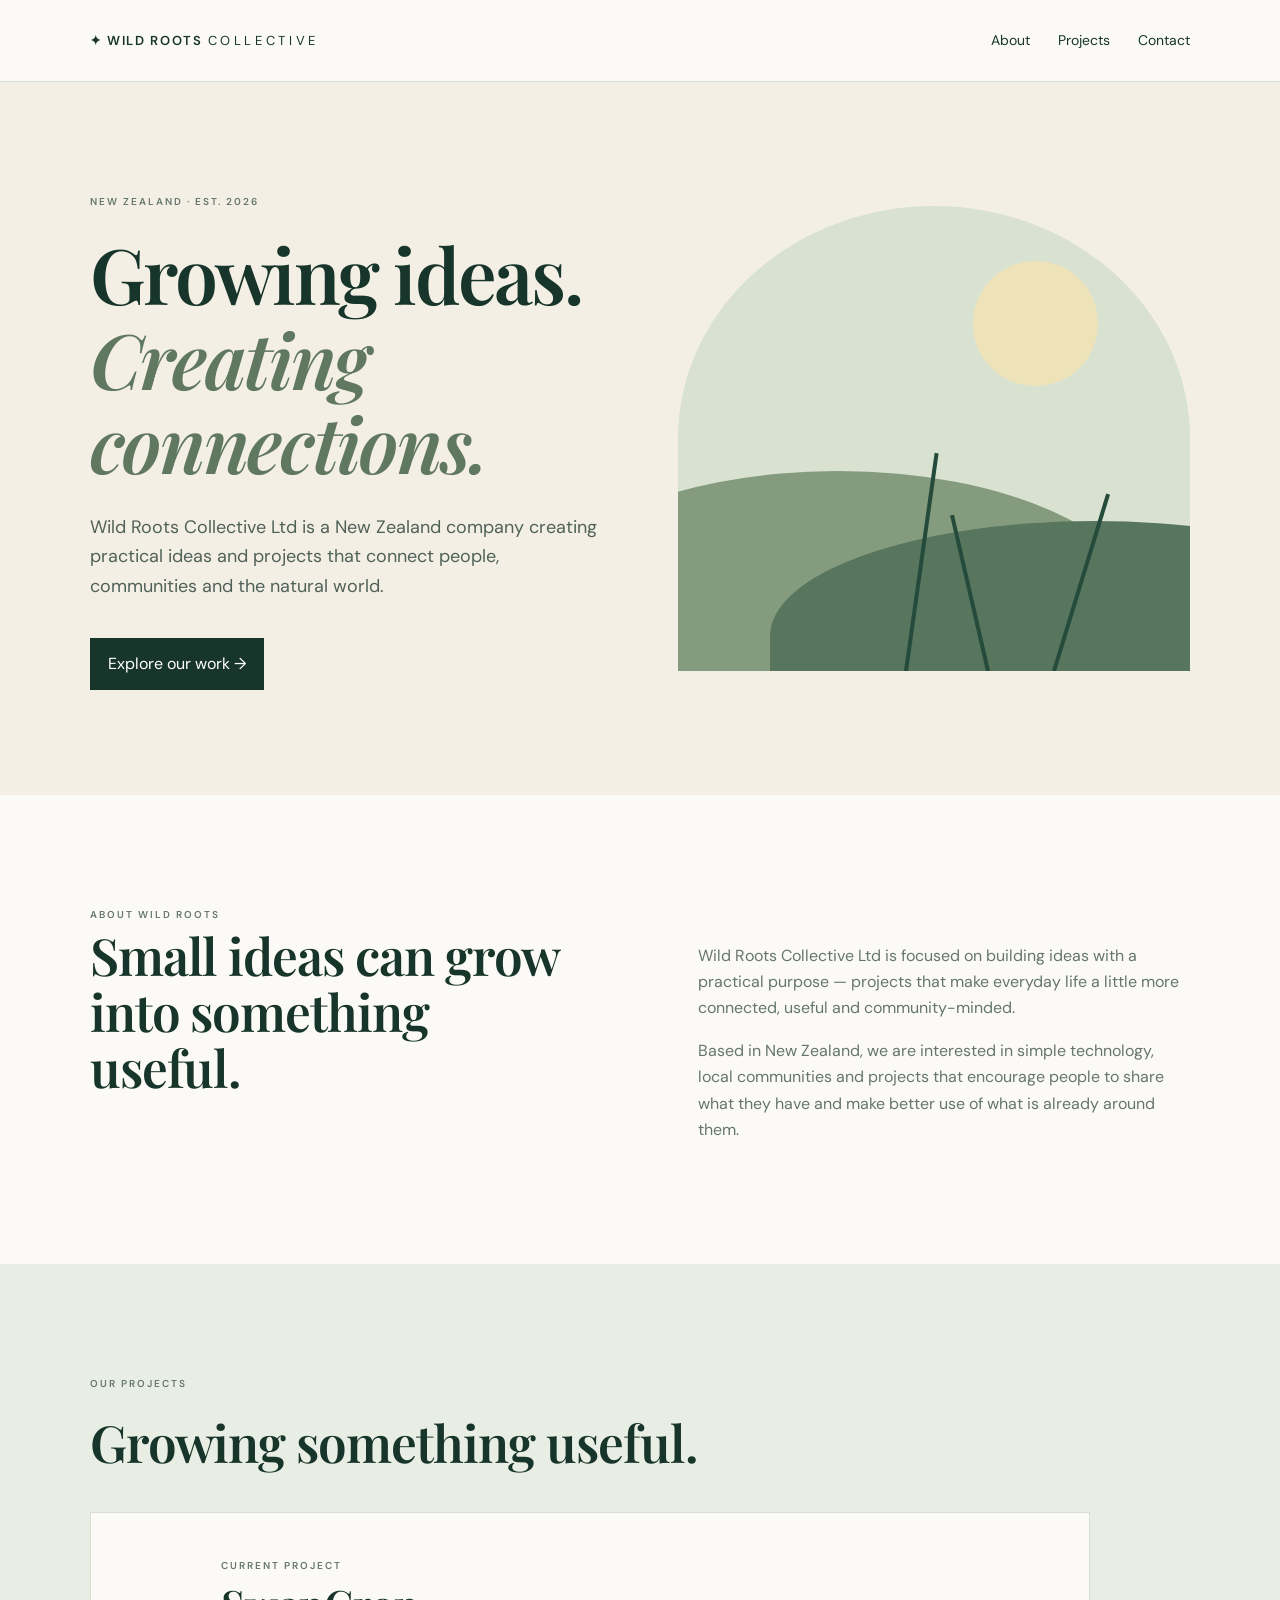
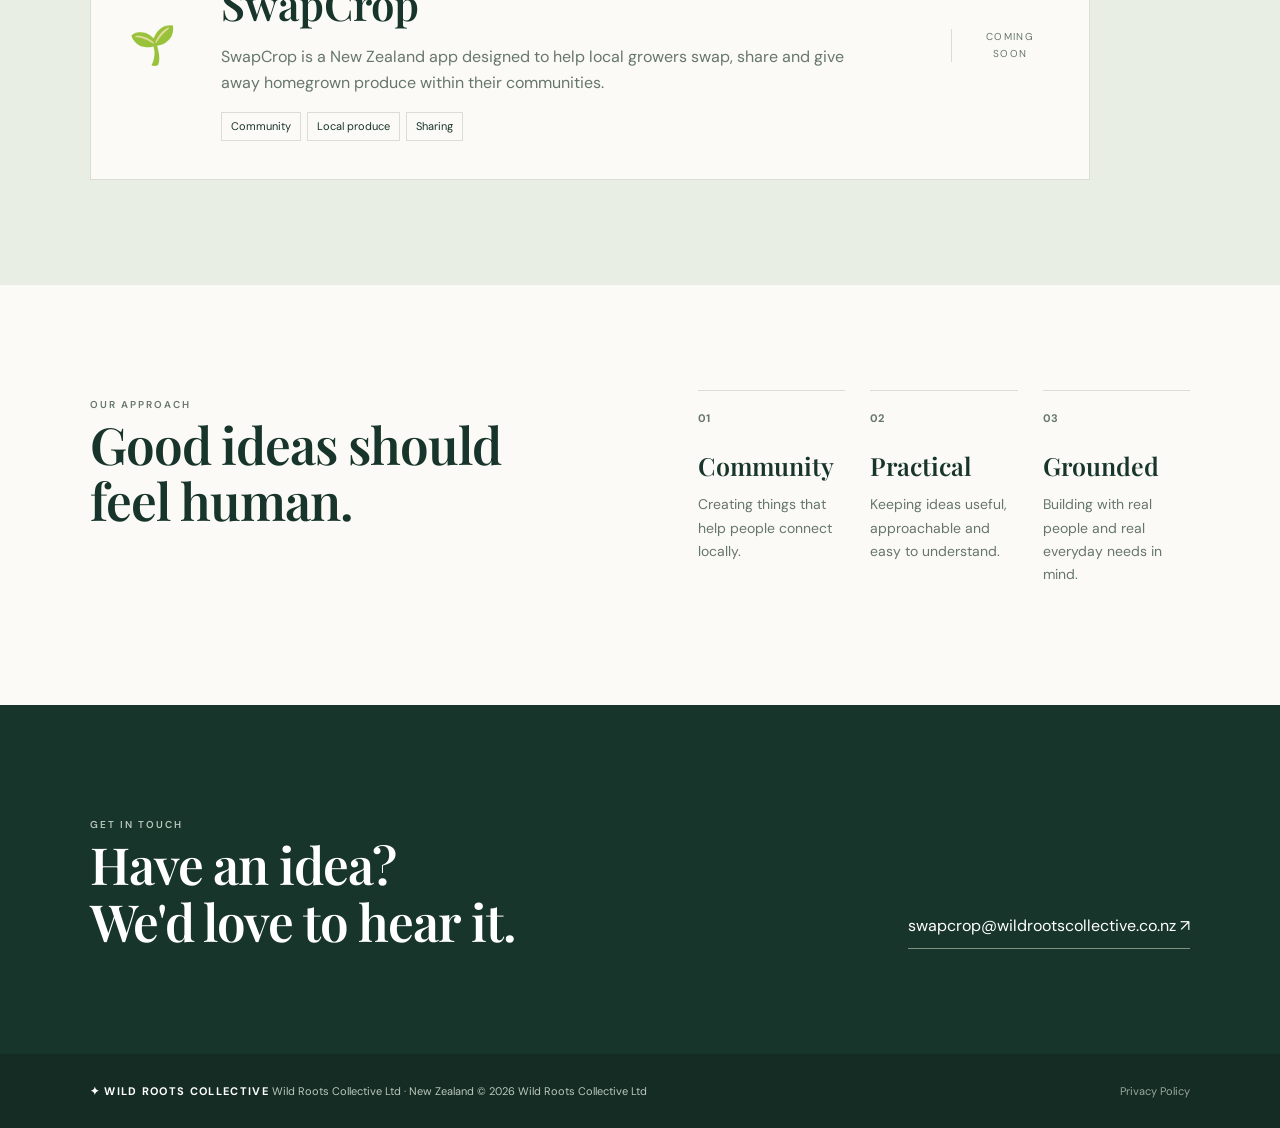
==== commit 1b40e3d8: "Update index.html" ====
--- a/index.html
+++ b/index.html
@@ -16,9 +16,3 @@
   </div>
 </footer>
 </body></html>
-<footer>
-  <strong>✦ WILD ROOTS COLLECTIVE</strong>
-  <span>Wild Roots Collective Ltd · New Zealand</span>
-  <span>© 2026 Wild Roots Collective Ltd</span>
-  <a href="/privacy-policy.html">Privacy Policy</a>
-</footer>
--- a/style.css
+++ b/style.css
@@ -6,3 +6,13 @@
 .privacy-link {
   margin: 0;
 }
+footer a {
+  color: #bdc8bf;
+  text-decoration: none;
+  font-size: 11px;
+  opacity: .8;
+}
+
+footer a:hover {
+  color: white;
+}
